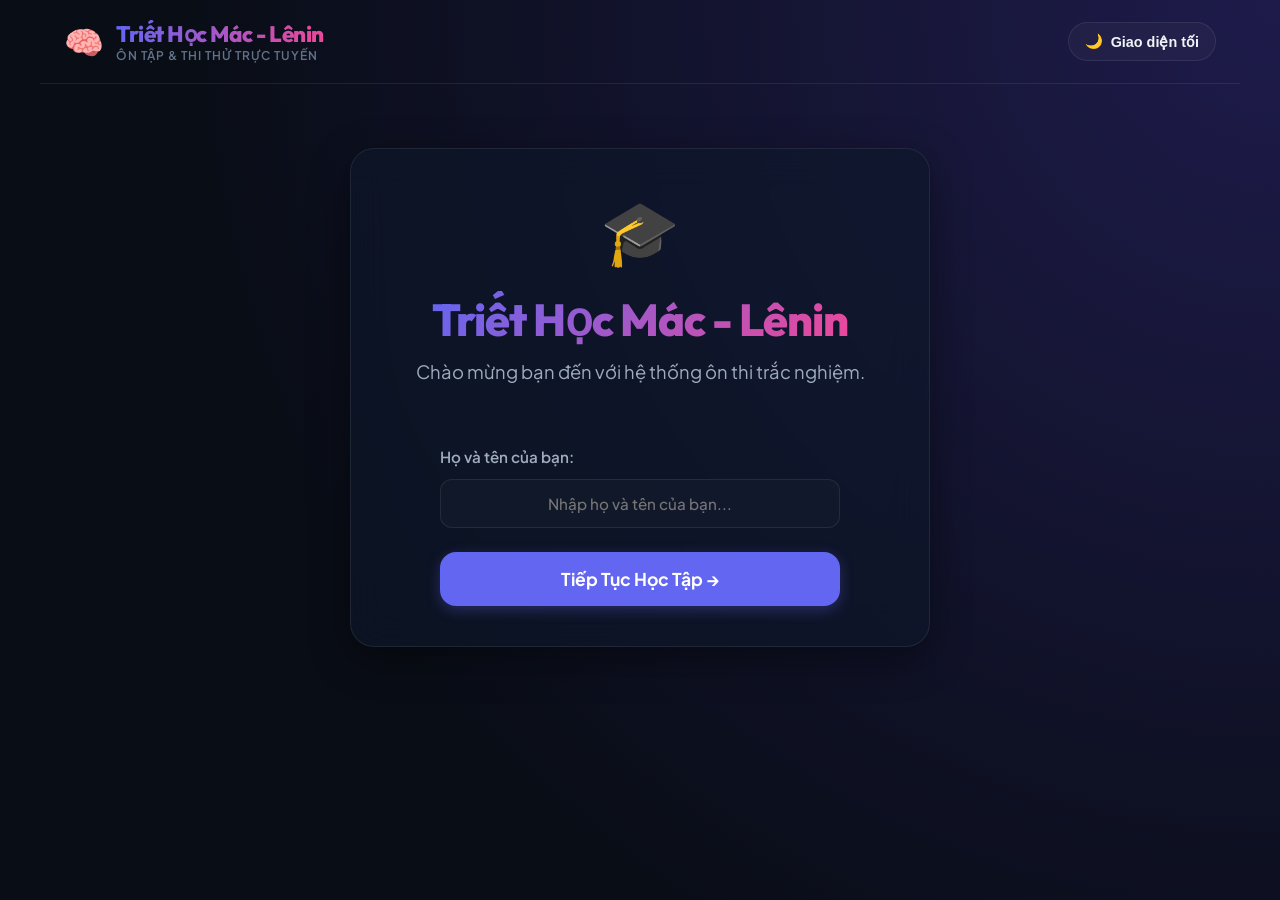
==== quiz.html @ 42021489 "feat: bổ sung nút bấm liên hệ Zalo 0384222614 và cập nhật thông báo lưu ý chân trang" ====
<!DOCTYPE html>
<html lang="vi" data-theme="dark">
<head>
    <meta charset="UTF-8">
    <meta name="viewport" content="width=device-width, initial-scale=1.0">
    <title>Hệ Thống Ôn Thi Trắc Nghiệm Triết Học</title>
    <link href="https://fonts.googleapis.com/css2?family=Outfit:wght@300;400;500;600;700;800&family=Plus+Jakarta+Sans:wght@400;500;600;700;800&display=swap" rel="stylesheet">
    <link rel="stylesheet" href="style.css">
</head>
<body>
    <!-- App Header -->
    <header class="app-header">
        <div class="header-logo" onclick="app.navigate('screen-home')">
            <span class="logo-icon">🧠</span>
            <div class="logo-text">
                <span class="logo-main">Triết Học Mác - Lênin</span>
                <span class="logo-sub">Ôn tập & Thi Thử Trực Tuyến</span>
            </div>
        </div>
        <div class="header-right-group">
            <div id="user-badge" class="user-badge" style="display: none;" onclick="app.changeName()" title="Nhấn vào đây để đổi tên">
                <span class="user-icon">👤</span> <span id="user-display-name">Sinh Viên</span>
            </div>
            <button id="btn-theme-toggle" class="theme-toggle-btn" onclick="app.toggleTheme()">
                <span class="theme-icon">🌙</span> <span class="theme-text">Giao diện tối</span>
            </button>
        </div>
    </header>

    <div class="app-container">
        
        <!-- Screen: Main Menu -->
        <div id="screen-home" class="screen active glass-panel">
            <h1 class="title-gradient">Hệ Thống Ôn Luyện Triết Học</h1>
            <p class="subtitle" id="home-greeting">Giải pháp ôn thi trắc nghiệm tối ưu dành cho sinh viên</p>
            
            <div class="menu-cards">
                <div class="menu-card btn-practice-card" onclick="app.navigate('screen-practice-settings')">
                    <div class="card-icon">📚</div>
                    <div class="card-info">
                        <h3>Chế Độ Ôn Tập</h3>
                        <p>Học theo chương, có đáp án ngay, tự điều chỉnh tốc độ học tập.</p>
                    </div>
                    <span class="arrow-right">→</span>
                </div>

                <div class="menu-card btn-exam-card" onclick="app.navigate('screen-exam-settings')">
                    <div class="card-icon">⏱️</div>
                    <div class="card-info">
                        <h3>Thi Thử (Mock Exam)</h3>
                        <p>Đề thi 40 câu ngẫu nhiên phân bổ đều các chương, tính giờ như thi thật.</p>
                    </div>
                    <span class="arrow-right">→</span>
                </div>

                <div class="menu-card btn-import-card" onclick="app.navigate('screen-data-import')">
                    <div class="card-icon">📝</div>
                    <div class="card-info">
                        <h3>Cập Nhật Dữ Liệu</h3>
                        <p>Thêm mới, sửa đổi hoặc xóa các câu hỏi trắc nghiệm trực tiếp trong hệ thống ôn tập.</p>
                    </div>
                    <span class="arrow-right">→</span>
                </div>
            </div>

            <div class="home-stats-preview mt-4">
                <div class="stats-preview-title">📊 Tiến Trình Học Tập Của Bạn</div>
                <div class="stats-preview-row">
                    <div class="stat-box">
                        <span id="home-stat-practices">0</span>
                        <p>Lần ôn tập</p>
                    </div>
                    <div class="stat-box">
                        <span id="home-stat-exams">0</span>
                        <p>Lần thi thử</p>
                    </div>
                    <div class="stat-box">
                        <span id="home-stat-avg-score">0.0</span>
                        <p>Điểm TB thi thử</p>
                    </div>
                </div>
                <button class="btn btn-outline btn-small mt-3" style="width: auto; margin: 0 auto; display: block;" onclick="app.resetStats()">
                    🔄 Xóa dữ liệu học tập
                </button>
            </div>

            <!-- Donation & Author Info -->
            <div class="author-donation-card mt-4" style="margin-top: 30px; padding: 24px; border-radius: 20px; background: rgba(255, 255, 255, 0.01); border: 1px solid var(--border-color); display: flex; align-items: center; gap: 24px; flex-wrap: wrap; justify-content: center; text-align: left;">
                <div style="display: flex; flex-direction: column; align-items: center; gap: 8px; text-align: center;">
                    <img src="QR.jpg" alt="Mã QR Ủng hộ" onclick="app.showQRModal()" class="donation-qr-img" style="width: 130px; height: 130px; border-radius: 14px; border: 2px solid var(--glass-border); box-shadow: var(--shadow-sm); object-fit: contain; background: #ffffff; padding: 6px; cursor: pointer; transition: all 0.25s;" title="Nhấp vào để phóng to">
                    <span style="font-size: 0.72rem; color: var(--text-muted); font-weight: 600; letter-spacing: 0.2px; transition: color 0.2s;">🔍 Nhấp vào để phóng to</span>
                </div>
                <div style="max-width: 480px; min-width: 250px;">
                    <h4 style="margin: 0 0 8px 0; font-family: var(--font-heading); font-size: 1.15rem; color: var(--primary); font-weight: 700;">Người thực hiện: Nguyễn Tất Mạnh</h4>
                    <p style="margin: 0 0 12px 0; font-size: 0.92rem; color: var(--text-secondary); line-height: 1.45;">Nếu thấy ứng dụng hay và bổ ích, hãy ủng hộ mình cốc nước để duy trì nhé! Cảm ơn bạn rất nhiều! 💖</p>
                    <div style="display: flex; flex-wrap: wrap; gap: 10px; margin-top: 8px;">
                        <div style="padding: 6px 14px; background: rgba(99, 102, 241, 0.15); border: 1px solid rgba(99, 102, 241, 0.3); border-radius: 10px; font-size: 0.85rem; font-weight: 700; color: var(--primary); display: flex; align-items: center; gap: 6px;">
                            🏦 Vietcombank - STK: 9384222614
                        </div>
                        <a href="https://zalo.me/0384222614" target="_blank" style="text-decoration: none; display: flex; align-items: center; gap: 6px; padding: 6px 14px; background: rgba(0, 104, 255, 0.12); border: 1px solid rgba(0, 104, 255, 0.3); border-radius: 10px; font-size: 0.85rem; font-weight: 700; color: #0068ff; transition: all 0.2s;" onmouseover="this.style.background='rgba(0,104,255,0.22)', this.style.transform='translateY(-1px)'" onmouseout="this.style.background='rgba(0,104,255,0.12)', this.style.transform='translateY(0)'">
                            💬 Zalo: 0384222614
                        </a>
                    </div>
                </div>
            </div>

            <!-- Disclaimer Note -->
            <div style="margin-top: 24px; padding: 12px 18px; border-radius: 12px; background: var(--danger-light); border: 1px solid rgba(239, 68, 68, 0.2); text-align: center;">
                <p style="margin: 0; font-size: 0.88rem; color: var(--danger); font-weight: 600; line-height: 1.5;">
                    ⚠️ <strong>Lưu ý:</strong> Đáp án ở trên chỉ mang tính chất tham khảo không phải đáp án chính xác tuyệt đối. Nếu có sai sót gì, các bạn hãy thông cảm và liên hệ Zalo <a href="https://zalo.me/0384222614" target="_blank" style="color: var(--danger); text-decoration: underline; font-weight: 700;">0384222614</a> nhé! Hoặc bạn có thể chỉnh sửa và cập nhật đáp án ngay tại mục <strong>CẬP NHẬT DỮ LIỆU</strong>.
                </p>
            </div>
        </div>

        <!-- Screen: Practice Settings -->
        <div id="screen-practice-settings" class="screen glass-panel">
            <button class="btn-back" onclick="app.navigate('screen-home')">← Quay lại</button>
            <h2>Cấu Hình Chế Độ Ôn Tập</h2>
            <p class="section-desc">Tùy chỉnh nội dung và phương pháp ôn luyện theo mong muốn của bạn.</p>
            
            <div class="settings-group">
                <label><strong>1. Chọn Chương Muốn Ôn Tập:</strong></label>
                <div class="checkbox-cards-group">
                    <label class="checkbox-card">
                        <input type="checkbox" id="chap1" value="1" checked>
                        <span class="card-check-inner">
                            <span class="chap-num">Chương 1</span>
                            <span class="chap-desc">Khái luận về triết học & Triết học Mác-Lênin</span>
                        </span>
                    </label>
                    <label class="checkbox-card">
                        <input type="checkbox" id="chap2" value="2" checked>
                        <span class="card-check-inner">
                            <span class="chap-num">Chương 2</span>
                            <span class="chap-desc">Chủ nghĩa duy vật biện chứng (Trọng tâm)</span>
                        </span>
                    </label>
                    <label class="checkbox-card">
                        <input type="checkbox" id="chap3" value="3" checked>
                        <span class="card-check-inner">
                            <span class="chap-num">Chương 3</span>
                            <span class="chap-desc">Chủ nghĩa duy vật lịch sử</span>
                        </span>
                    </label>
                </div>
            </div>

            <div class="settings-two-columns">
                <div class="settings-group">
                    <label><strong>2. Hiển thị đáp án:</strong></label>
                    <select id="setting-show-answer" class="glass-input">
                        <option value="immediate">Hiện ngay sau khi click chọn</option>
                        <option value="submit">Chỉ hiện sau khi nộp toàn bài</option>
                    </select>
                </div>

                <div class="settings-group toggle-group-card">
                    <label class="toggle-label">
                        <strong>3. Xáo trộn đáp án (A, B, C, D):</strong>
                        <span class="toggle-desc">Mỗi câu hỏi sẽ được tráo đổi ngẫu nhiên vị trí các lựa chọn nhưng vẫn bảo đảm đáp án đúng.</span>
                        <input type="checkbox" id="setting-shuffle-options" checked>
                    </label>
                </div>
            </div>

            <button class="btn btn-primary btn-full mt-4 btn-start" onclick="app.startPractice()">
                ⚡ Bắt Đầu Ôn Tập Ngay
            </button>
        </div>

        <!-- Screen: Exam Settings -->
        <div id="screen-exam-settings" class="screen glass-panel">
            <button class="btn-back" onclick="app.navigate('screen-home')">← Quay lại</button>
            <h2>Bắt Đầu Thi Thử Nghiêm Túc</h2>
            <p class="note-exam">Đề thi gồm 40 câu hỏi được bốc ngẫu nhiên từ hệ thống (phân bố đều ở cả 3 chương). Thang điểm 10.</p>
            
            <div class="settings-group">
                <label><strong>Chọn Thời Gian Làm Bài:</strong></label>
                <div class="radio-group time-selector">
                    <label class="radio-card">
                        <input type="radio" name="exam-time" value="40">
                        <span class="radio-card-text">
                            <span class="time">40 Phút</span>
                            <span class="desc">1 phút / câu</span>
                        </span>
                    </label>
                    <label class="radio-card">
                        <input type="radio" name="exam-time" value="50" checked>
                        <span class="radio-card-text">
                            <span class="time">50 Phút</span>
                            <span class="desc">Tốc độ vừa phải</span>
                        </span>
                    </label>
                    <label class="radio-card">
                        <input type="radio" name="exam-time" value="60">
                        <span class="radio-card-text">
                            <span class="time">60 Phút</span>
                            <span class="desc">Thoải mái thời gian</span>
                        </span>
                    </label>
                </div>
            </div>

            <button class="btn btn-secondary btn-full mt-4 btn-start" onclick="app.startExam()">
                ⏱️ Bắt Đầu Tính Giờ Làm Bài
            </button>
        </div>

        <!-- Screen: Data Import & Management -->
        <div id="screen-data-import" class="screen glass-panel">
            <button class="btn-back" onclick="app.navigate('screen-home')">← Quay lại</button>
            <h2>Cập Nhật & Quản Lý Dữ Liệu</h2>
            <p class="section-desc">Tự tay thêm mới, sửa đổi hoặc xóa các câu hỏi trắc nghiệm của hệ thống ôn tập.</p>
            
            <!-- Manual Manager -->
            <div id="import-tab-manual" class="import-tab-content">
                <div class="manager-controls" style="display: flex; flex-wrap: wrap; gap: 12px; margin-bottom: 20px; align-items: center; justify-content: space-between;">
                    <div style="display: flex; gap: 12px; flex: 1; min-width: 280px;">
                        <input type="text" id="manager-search" class="glass-input" placeholder="🔍 Tìm kiếm theo nội dung hoặc mã câu hỏi..." oninput="app.renderQuestionManagerList()">
                        <select id="manager-filter-chap" class="glass-input" style="max-width: 150px;" onchange="app.renderQuestionManagerList()">
                            <option value="all">Tất cả chương</option>
                            <option value="1">Chương 1</option>
                            <option value="2">Chương 2</option>
                            <option value="3">Chương 3</option>
                        </select>
                    </div>
                    <button class="btn btn-primary" style="width: auto; padding: 12px 20px;" onclick="app.openAddQuestionModal()">➕ Thêm câu hỏi mới</button>
                </div>

                <div class="manager-q-list" id="manager-q-list" style="display: flex; flex-direction: column; gap: 16px; max-height: 500px; overflow-y: auto; padding-right: 8px; margin-top: 15px;">
                    <!-- Dữ liệu câu hỏi được render qua script.js -->
                </div>
            </div>
        </div>

        <!-- Screen: Quiz Interface (Redesigned Split Layout) -->
        <div id="screen-quiz" class="screen screen-quiz-layout">
            
            <!-- Left Panel: Main Question View -->
            <div class="quiz-main-panel glass-panel">
                <button class="btn-back" onclick="app.confirmExitQuiz()">← Quay lại</button>
                <div class="quiz-main-header">
                    <div class="header-left">
                        <span id="quiz-progress" class="progress-text">Câu 1/40</span>
                        <span id="question-chapter-badge" class="chapter-badge">Chương 1</span>
                    </div>
                    <button id="btn-flag" class="btn-flag-toggle" onclick="app.toggleFlagQuestion()">
                        <span class="flag-icon">🏳️</span> <span class="flag-text">Đánh dấu câu này</span>
                    </button>
                </div>
                
                <div class="progress-bar-container">
                    <div id="progress-bar" class="progress-bar"></div>
                </div>

                <div class="question-wrapper">
                    <div class="question-title-row">
                        <span id="question-id-lbl" class="q-number-label">Câu 1</span>
                        <h3 id="question-text" class="question-text">Đang tải câu hỏi...</h3>
                    </div>
                    
                    <div id="options-container" class="options-container">
                        <!-- Options injected via JS -->
                    </div>
                </div>

                <div class="quiz-footer">
                    <button class="btn btn-outline" id="btn-prev" onclick="app.prevQuestion()">
                        ← Câu Trước
                    </button>
                    <button class="btn btn-primary" id="btn-next" onclick="app.nextQuestion()">
                        Câu Tiếp →
                    </button>
                </div>
            </div>

            <!-- Right Panel: Grid Question Navigator & Stats -->
            <div class="quiz-sidebar-panel glass-panel">
                <div class="sidebar-timer-box" id="sidebar-timer-container" style="display: none;">
                    <div class="timer-title">⏱️ THỜI GIAN CÒN LẠI</div>
                    <div id="quiz-timer" class="timer-text">--:--</div>
                </div>

                <div class="sidebar-mode-indicator">
                    <span id="sidebar-mode-badge" class="mode-badge">Đang Ôn Tập</span>
                </div>

                <div class="sidebar-stats">
                    <div class="stat-box-mini">
                        <span class="stat-count count-done" id="stat-done">0</span>
                        <span class="stat-lbl">Đã làm</span>
                    </div>
                    <div class="stat-box-mini">
                        <span class="stat-count count-flagged" id="stat-flagged">0</span>
                        <span class="stat-lbl">Đánh dấu</span>
                    </div>
                    <div class="stat-box-mini">
                        <span class="stat-count count-total" id="stat-total">0</span>
                        <span class="stat-lbl">Tổng số</span>
                    </div>
                </div>

                <!-- Filters for Question Grid -->
                <div class="sidebar-filters">
                    <span class="filter-lbl">Xem theo bộ lọc:</span>
                    <div class="filter-chips">
                        <button id="chip-filter-all" class="chip active" onclick="app.setGridFilter('all')">Tất cả</button>
                        <button id="chip-filter-done" class="chip" onclick="app.setGridFilter('done')">Đã làm</button>
                        <button id="chip-filter-undone" class="chip" onclick="app.setGridFilter('undone')">Chưa làm</button>
                        <button id="chip-filter-flagged" class="chip" onclick="app.setGridFilter('flagged')">Đánh dấu</button>
                    </div>
                </div>

                <!-- Question Grid Navigation -->
                <div class="question-grid-wrapper">
                    <div class="grid-title">BẢNG CÂU HỎI</div>
                    <div id="question-grid" class="question-grid">
                        <!-- Questions 1, 2, 3... injected here -->
                    </div>
                </div>

                <div class="sidebar-submit-btn-container">
                    <button class="btn btn-secondary btn-full btn-submit-exam" onclick="app.submitQuiz()">
                        📤 Nộp Bài & Xem Kết Quả
                    </button>
                </div>
            </div>
        </div>

        <!-- Screen: Results & Detail Review -->
        <div id="screen-results" class="screen glass-panel">
            <h2 class="text-center">Kết Quả Học Tập</h2>
            <p id="result-student-name" class="text-center mt-1" style="font-weight: 700; color: var(--primary); font-size: 1.15rem; display: none;"></p>
            
            <div class="results-summary">
                <div class="score-display-radial">
                    <span id="score-text" class="score-num">8.50</span>
                    <span class="score-max">/10 điểm</span>
                </div>
                
                <div class="stats-detailed-row">
                    <div class="stat-card res-correct-card">
                        <div class="num" id="res-correct">0</div>
                        <div class="label">Đúng</div>
                    </div>
                    <div class="stat-card res-wrong-card">
                        <div class="num" id="res-wrong">0</div>
                        <div class="label">Sai</div>
                    </div>
                    <div class="stat-card res-unanswered-card">
                        <div class="num" id="res-unanswered">0</div>
                        <div class="label">Chưa làm</div>
                    </div>
                </div>

                <p id="result-detail" class="result-text mt-3">Bạn đã trả lời đúng 34/40 câu.</p>
                <p id="result-time" class="result-time-text">Thời gian thực hiện: 12 phút 15 giây</p>
            </div>
            
            <div class="action-buttons-row mt-4">
                <button class="btn btn-primary" onclick="app.reviewAnswers()">
                    <span class="icon">🔍</span> Xem Lại Từng Câu
                </button>
                <button class="btn btn-outline" onclick="app.navigate('screen-home')">
                    <span class="icon">🏠</span> Về Trang Chủ
                </button>
            </div>

            <!-- List of Answered/Done Questions (Requested Feature) -->
            <div class="results-review-section mt-5">
                <div class="section-header-row">
                    <h3>Chi Tiết Bảng Trả Lời</h3>
                    <div class="legend-row">
                        <span class="legend-item"><span class="color-dot dot-correct"></span> Đúng</span>
                        <span class="legend-item"><span class="color-dot dot-wrong"></span> Sai</span>
                        <span class="legend-item"><span class="color-dot dot-unanswered"></span> Bỏ qua</span>
                    </div>
                </div>
                <p class="text-small text-muted mb-3">Dưới đây là danh sách toàn bộ các câu hỏi. Nhấn vào câu bất kỳ để xem chi tiết.</p>
                
                <div id="results-review-list" class="results-review-list">
                    <!-- Dynamic items containing Question Number, Question Text, User's Choice, Correct Choice and Status badge. -->
                </div>
            </div>
        </div>

    </div>

    <!-- Modal: Add/Edit Question -->
    <div id="modal-question" class="modal-overlay" style="display: none;">
        <div class="modal-content glass-panel">
            <h3 id="modal-q-title" style="margin-bottom: 20px; font-family: var(--font-heading); font-size: 1.5rem; font-weight: 800;">Thêm Câu Hỏi Mới</h3>
            <input type="hidden" id="modal-q-mode" value="add"> <!-- 'add' or 'edit' -->
            <input type="hidden" id="modal-q-original-id" value="">
            
            <div class="modal-grid">
                <div class="modal-group">
                    <label for="form-q-id" style="display: block; margin-bottom: 8px; font-size: 0.9rem; font-weight: 600; color: var(--text-primary);">Mã câu hỏi (ID):</label>
                    <input type="text" id="form-q-id" class="glass-input" placeholder="Ví dụ: 291">
                </div>
                <div class="modal-group">
                    <label for="form-q-chap" style="display: block; margin-bottom: 8px; font-size: 0.9rem; font-weight: 600; color: var(--text-primary);">Chương:</label>
                    <select id="form-q-chap" class="glass-input">
                        <option value="1">Chương 1</option>
                        <option value="2">Chương 2</option>
                        <option value="3">Chương 3</option>
                    </select>
                </div>
            </div>

            <div class="modal-group mt-3" style="margin-top: 15px;">
                <label for="form-q-text" style="display: block; margin-bottom: 8px; font-size: 0.9rem; font-weight: 600; color: var(--text-primary);">Nội dung câu hỏi:</label>
                <textarea id="form-q-text" class="glass-textarea" placeholder="Nhập nội dung câu hỏi trắc nghiệm..." style="height: 80px; width: 100%; border-radius: 12px;"></textarea>
            </div>

            <div class="modal-options-grid mt-3" style="margin-top: 15px;">
                <div class="modal-group">
                    <label for="form-q-optA" style="display: block; margin-bottom: 6px; font-size: 0.85rem; font-weight: 600; color: var(--text-secondary);">Lựa chọn A:</label>
                    <input type="text" id="form-q-optA" class="glass-input" placeholder="Nhập đáp án A...">
                </div>
                <div class="modal-group">
                    <label for="form-q-optB" style="display: block; margin-bottom: 6px; font-size: 0.85rem; font-weight: 600; color: var(--text-secondary);">Lựa chọn B:</label>
                    <input type="text" id="form-q-optB" class="glass-input" placeholder="Nhập đáp án B...">
                </div>
                <div class="modal-group" style="margin-top: 10px;">
                    <label for="form-q-optC" style="display: block; margin-bottom: 6px; font-size: 0.85rem; font-weight: 600; color: var(--text-secondary);">Lựa chọn C:</label>
                    <input type="text" id="form-q-optC" class="glass-input" placeholder="Nhập đáp án C...">
                </div>
                <div class="modal-group" style="margin-top: 10px;">
                    <label for="form-q-optD" style="display: block; margin-bottom: 6px; font-size: 0.85rem; font-weight: 600; color: var(--text-secondary);">Lựa chọn D:</label>
                    <input type="text" id="form-q-optD" class="glass-input" placeholder="Nhập đáp án D...">
                </div>
            </div>

            <div class="modal-group mt-3" style="margin-top: 15px;">
                <label for="form-q-correct" style="display: block; margin-bottom: 8px; font-size: 0.9rem; font-weight: 600; color: var(--text-primary);">Đáp án chính xác:</label>
                <select id="form-q-correct" class="glass-input">
                    <option value="A">Lựa chọn A</option>
                    <option value="B">Lựa chọn B</option>
                    <option value="C">Lựa chọn C</option>
                    <option value="D">Lựa chọn D</option>
                </select>
            </div>

            <div class="modal-actions mt-4" style="margin-top: 24px; display: flex; justify-content: flex-end; gap: 12px;">
                <button class="btn btn-outline" style="width: auto; padding: 10px 20px;" onclick="app.closeQuestionModal()">Hủy</button>
                <button class="btn btn-primary" style="width: auto; padding: 10px 20px;" onclick="app.saveQuestionManual()">Lưu Thay Đổi</button>
            </div>
        </div>
    </div>

    <!-- Modal: QR Preview -->
    <div id="modal-qr-preview" class="modal-overlay" style="display: none; justify-content: center; align-items: center;" onclick="app.closeQRModal()">
        <div class="modal-content glass-panel" style="max-width: 650px; padding: 32px !important; text-align: center; position: relative;" onclick="event.stopPropagation()">
            <button style="position: absolute; top: 12px; right: 16px; background: none; border: none; font-size: 1.5rem; color: var(--text-primary); cursor: pointer;" onclick="app.closeQRModal()">×</button>
            <h3 style="margin-bottom: 15px; font-family: var(--font-heading); font-size: 1.25rem; font-weight: 800; color: var(--primary);">Quét Mã QR Ủng Hộ</h3>
            <img src="QR.jpg" alt="Mã QR Vietcombank" style="width: 100%; max-width: 580px; height: auto; border-radius: 16px; border: 3px solid var(--primary); box-shadow: var(--shadow-md); display: block; margin: 0 auto;">
            <p class="text-small text-muted mt-3" style="margin-top: 12px; font-weight: 500;">Chân thành cảm ơn sự đồng hành và tiếp sức từ bạn! 💖</p>
        </div>
    </div>

    <script src="data.js"></script>
    <script src="script.js"></script>
</body>
</html>
---- style.css ----
:root {
    /* Fonts */
    --font-main: 'Plus Jakarta Sans', sans-serif;
    --font-heading: 'Outfit', sans-serif;
}

[data-theme="dark"] {
    --bg-app: #090d16;
    --bg-card: rgba(21, 28, 45, 0.7);
    --border-color: rgba(255, 255, 255, 0.08);
    --border-hover: rgba(255, 255, 255, 0.16);
    --text-primary: #f0f4f9;
    --text-secondary: #9eacbe;
    --text-muted: #627288;
    
    --primary: #6366f1;
    --primary-hover: #4f46e5;
    --primary-light: rgba(99, 102, 241, 0.15);
    
    --secondary: #ec4899;
    --secondary-hover: #db2777;
    --secondary-light: rgba(236, 72, 153, 0.15);
    
    --success: #10b981;
    --success-light: rgba(16, 185, 129, 0.15);
    --danger: #ef4444;
    --danger-light: rgba(239, 68, 68, 0.15);
    --warning: #f59e0b;
    --warning-light: rgba(245, 158, 11, 0.15);
    
    --option-bg: rgba(255, 255, 255, 0.03);
    --option-hover: rgba(255, 255, 255, 0.07);
    --option-selected: rgba(99, 102, 241, 0.25);
    
    --shadow-sm: 0 4px 12px rgba(0, 0, 0, 0.2);
    --shadow-md: 0 12px 40px rgba(0, 0, 0, 0.4);
    
    --glass-bg: rgba(15, 23, 42, 0.65);
    --glass-border: rgba(255, 255, 255, 0.08);
    --body-bg: radial-gradient(circle at top right, #1e1b4b, #090d16 70%);
}

[data-theme="light"] {
    --bg-app: #f8fafc;
    --bg-card: rgba(255, 255, 255, 0.85);
    --border-color: rgba(0, 0, 0, 0.08);
    --border-hover: rgba(0, 0, 0, 0.15);
    --text-primary: #0f172a;
    --text-secondary: #475569;
    --text-muted: #94a3b8;
    
    --primary: #4f46e5;
    --primary-hover: #4338ca;
    --primary-light: rgba(79, 70, 229, 0.08);
    
    --secondary: #d946ef;
    --secondary-hover: #c026d3;
    --secondary-light: rgba(217, 70, 239, 0.08);
    
    --success: #10b981;
    --success-light: rgba(16, 185, 129, 0.08);
    --danger: #ef4444;
    --danger-light: rgba(239, 68, 68, 0.08);
    --warning: #f59e0b;
    --warning-light: rgba(245, 158, 11, 0.08);
    
    --option-bg: rgba(0, 0, 0, 0.02);
    --option-hover: rgba(0, 0, 0, 0.05);
    --option-selected: rgba(79, 70, 229, 0.1);
    
    --shadow-sm: 0 4px 12px rgba(0, 0, 0, 0.05);
    --shadow-md: 0 12px 40px rgba(79, 70, 229, 0.08);
    
    --glass-bg: rgba(255, 255, 255, 0.75);
    --glass-border: rgba(0, 0, 0, 0.06);
    --body-bg: radial-gradient(circle at top right, #e0e7ff, #f8fafc 70%);
}

* {
    box-sizing: border-box;
    margin: 0;
    padding: 0;
}

body {
    font-family: var(--font-main);
    background: var(--body-bg);
    background-attachment: fixed;
    color: var(--text-primary);
    min-height: 100vh;
    display: flex;
    flex-direction: column;
    overflow-x: hidden;
    transition: background 0.3s ease, color 0.3s ease;
}

/* App Header styling */
.app-header {
    width: 100%;
    max-width: 1200px;
    margin: 0 auto;
    padding: 20px 24px;
    display: flex;
    justify-content: space-between;
    align-items: center;
    border-bottom: 1px solid var(--border-color);
}

.header-logo {
    display: flex;
    align-items: center;
    gap: 12px;
    cursor: pointer;
    user-select: none;
}

.logo-icon {
    font-size: 2rem;
    animation: pulseLogo 3s ease-in-out infinite;
}

@keyframes pulseLogo {
    0%, 100% { transform: scale(1); }
    50% { transform: scale(1.1); }
}

.logo-text {
    display: flex;
    flex-direction: column;
}

.logo-main {
    font-family: var(--font-heading);
    font-size: 1.4rem;
    font-weight: 800;
    letter-spacing: -0.5px;
    background: linear-gradient(90deg, var(--primary), var(--secondary));
    -webkit-background-clip: text;
    -webkit-text-fill-color: transparent;
}

.logo-sub {
    font-size: 0.75rem;
    color: var(--text-muted);
    font-weight: 600;
    text-transform: uppercase;
    letter-spacing: 1px;
}

.theme-toggle-btn {
    background: var(--option-bg);
    border: 1px solid var(--border-color);
    color: var(--text-primary);
    padding: 10px 16px;
    border-radius: 20px;
    font-size: 0.9rem;
    font-weight: 600;
    cursor: pointer;
    display: flex;
    align-items: center;
    gap: 8px;
    transition: all 0.2s ease;
}

.theme-toggle-btn:hover {
    background: var(--option-hover);
    border-color: var(--border-hover);
    transform: translateY(-1px);
}

/* Container */
.app-container {
    width: 100%;
    max-width: 1200px;
    margin: 0 auto;
    padding: 24px;
    flex: 1;
    display: flex;
    flex-direction: column;
}

/* Screen wrapper */
.screen {
    display: none;
    flex-direction: column;
    width: 100%;
}

.screen.active {
    display: flex;
    animation: slideUpFade 0.35s cubic-bezier(0.16, 1, 0.3, 1) forwards;
}

.screen-quiz-layout.active {
    display: grid !important;
}

@keyframes slideUpFade {
    from {
        opacity: 0;
        transform: translateY(12px);
    }
    to {
        opacity: 1;
        transform: translateY(0);
    }
}




/* Glassmorphism Panel */
.glass-panel {
    background: var(--glass-bg);
    backdrop-filter: blur(20px);
    -webkit-backdrop-filter: blur(20px);
    border: 1px solid var(--glass-border);
    border-radius: 24px;
    padding: 40px;
    box-shadow: var(--shadow-md);
}

/* Home / Main Menu */
h1.title-gradient {
    font-family: var(--font-heading);
    font-size: 2.8rem;
    font-weight: 800;
    text-align: center;
    letter-spacing: -1px;
    margin-bottom: 12px;
    background: linear-gradient(135deg, var(--primary), var(--secondary));
    -webkit-background-clip: text;
    -webkit-text-fill-color: transparent;
}

.subtitle {
    text-align: center;
    font-size: 1.15rem;
    color: var(--text-secondary);
    margin-bottom: 40px;
}

.menu-cards {
    display: grid;
    grid-template-columns: 1fr;
    gap: 20px;
}

@media (min-width: 768px) {
    .menu-cards {
        grid-template-columns: repeat(3, 1fr);
    }
}

.menu-card {
    background: var(--bg-card);
    border: 1px solid var(--border-color);
    border-radius: 20px;
    padding: 30px;
    cursor: pointer;
    transition: all 0.3s cubic-bezier(0.25, 0.8, 0.25, 1);
    display: flex;
    flex-direction: column;
    position: relative;
    overflow: hidden;
}

.menu-card::before {
    content: '';
    position: absolute;
    top: 0;
    left: 0;
    width: 100%;
    height: 4px;
    background: transparent;
    transition: background 0.3s;
}

.btn-practice-card::before { background: var(--primary); }
.btn-exam-card::before { background: var(--secondary); }
.btn-import-card::before { background: var(--success); }

.menu-card:hover {
    transform: translateY(-5px);
    border-color: var(--border-hover);
    box-shadow: var(--shadow-md);
}

.card-icon {
    font-size: 2.5rem;
    margin-bottom: 20px;
}

.card-info h3 {
    font-family: var(--font-heading);
    font-size: 1.3rem;
    font-weight: 700;
    margin-bottom: 10px;
    color: var(--text-primary);
}

.card-info p {
    font-size: 0.95rem;
    color: var(--text-secondary);
    line-height: 1.5;
}

.arrow-right {
    position: absolute;
    bottom: 20px;
    right: 20px;
    font-size: 1.2rem;
    opacity: 0;
    transform: translateX(-10px);
    transition: all 0.3s;
}

.menu-card:hover .arrow-right {
    opacity: 1;
    transform: translateX(0);
}

/* Home Stats Preview */
.home-stats-preview {
    background: rgba(0, 0, 0, 0.15);
    border-radius: 20px;
    padding: 24px;
    border: 1px solid var(--border-color);
}

[data-theme="light"] .home-stats-preview {
    background: rgba(0, 0, 0, 0.02);
}

.stats-preview-title {
    font-family: var(--font-heading);
    font-weight: 700;
    font-size: 1.05rem;
    margin-bottom: 16px;
    text-transform: uppercase;
    letter-spacing: 0.5px;
    text-align: center;
    color: var(--text-secondary);
}

.stats-preview-row {
    display: flex;
    justify-content: space-around;
    gap: 16px;
}

.stat-box {
    text-align: center;
}

.stat-box span {
    font-family: var(--font-heading);
    font-size: 2rem;
    font-weight: 800;
    color: var(--primary);
}

.stat-box p {
    font-size: 0.85rem;
    color: var(--text-secondary);
    font-weight: 500;
}

/* Back Button */
.btn-back {
    align-self: flex-start;
    background: rgba(99, 102, 241, 0.12);
    border: 1px solid rgba(99, 102, 241, 0.25);
    color: var(--primary);
    font-size: 0.95rem;
    font-weight: 700;
    cursor: pointer;
    margin-bottom: 24px;
    padding: 8px 18px;
    border-radius: 20px;
    transition: all 0.25s cubic-bezier(0.16, 1, 0.3, 1);
    display: inline-flex;
    align-items: center;
    gap: 8px;
}

.btn-back:hover {
    background: var(--primary);
    color: var(--white) !important;
    border-color: var(--primary);
    transform: translateX(-4px);
    box-shadow: 0 4px 12px rgba(99, 102, 241, 0.3);
}

/* Ensure white color text in light theme hover too */
[data-theme="light"] .btn-back:hover {
    color: #ffffff !important;
}


/* Settings Screens */
h2 {
    font-family: var(--font-heading);
    font-size: 1.8rem;
    font-weight: 800;
    margin-bottom: 8px;
}

.section-desc, .note-exam {
    color: var(--text-secondary);
    font-size: 1rem;
    margin-bottom: 30px;
}

.settings-group {
    margin-bottom: 30px;
}

.settings-group label strong {
    font-size: 1.05rem;
    color: var(--text-primary);
    display: block;
    margin-bottom: 15px;
}

/* Checkbox Cards group */
.checkbox-cards-group {
    display: grid;
    grid-template-columns: 1fr;
    gap: 16px;
}

@media (min-width: 768px) {
    .checkbox-cards-group {
        grid-template-columns: repeat(3, 1fr);
    }
}

.checkbox-card {
    cursor: pointer;
    position: relative;
    display: flex;
}

.checkbox-card input[type="checkbox"] {
    position: absolute;
    opacity: 0;
    width: 0;
    height: 0;
}

.card-check-inner {
    flex: 1;
    background: var(--bg-card);
    border: 1px solid var(--border-color);
    border-radius: 16px;
    padding: 20px;
    display: flex;
    flex-direction: column;
    gap: 8px;
    transition: all 0.2s;
}

.checkbox-card:hover .card-check-inner {
    border-color: var(--border-hover);
    background: var(--option-hover);
}

.checkbox-card input:checked + .card-check-inner {
    border-color: var(--primary);
    background: var(--primary-light);
    box-shadow: 0 0 0 1px var(--primary);
}

.chap-num {
    font-family: var(--font-heading);
    font-size: 1.15rem;
    font-weight: 700;
    color: var(--text-primary);
}

.chap-desc {
    font-size: 0.85rem;
    color: var(--text-secondary);
    line-height: 1.4;
}

/* Select & Inputs */
.glass-input {
    width: 100%;
    background: var(--bg-card);
    border: 1px solid var(--border-color);
    color: var(--text-primary);
    padding: 14px 16px;
    border-radius: 12px;
    font-size: 0.95rem;
    font-family: inherit;
    font-weight: 500;
    outline: none;
    transition: all 0.2s;
}

.glass-input:focus {
    border-color: var(--primary);
}

.glass-input option {
    background: var(--bg-app);
    color: var(--text-primary);
}

.toggle-group-card {
    background: var(--bg-card);
    border: 1px solid var(--border-color);
    border-radius: 16px;
    padding: 20px;
}

.toggle-label {
    display: flex;
    flex-direction: column;
    position: relative;
    cursor: pointer;
    padding-right: 60px;
}

.toggle-label strong {
    margin-bottom: 5px !important;
}

.toggle-desc {
    font-size: 0.85rem;
    color: var(--text-secondary);
    line-height: 1.4;
}

.toggle-label input[type="checkbox"] {
    position: absolute;
    top: 50%;
    right: 0;
    transform: translateY(-50%);
    width: 44px;
    height: 24px;
    appearance: none;
    -webkit-appearance: none;
    background: var(--border-color);
    border-radius: 12px;
    position: absolute;
    transition: background 0.3s;
    outline: none;
}

.toggle-label input[type="checkbox"]::before {
    content: '';
    position: absolute;
    width: 18px;
    height: 18px;
    border-radius: 50%;
    top: 3px;
    left: 3px;
    background: white;
    transition: transform 0.3s;
}

.toggle-label input[type="checkbox"]:checked {
    background: var(--primary);
}

.toggle-label input[type="checkbox"]:checked::before {
    transform: translateX(20px);
}

.settings-two-columns {
    display: grid;
    grid-template-columns: 1fr;
    gap: 20px;
    margin-top: 10px;
}

@media (min-width: 768px) {
    .settings-two-columns {
        grid-template-columns: 1fr 1fr;
    }
}

/* Buttons */
.btn {
    border: none;
    border-radius: 14px;
    padding: 14px 28px;
    font-size: 1rem;
    font-weight: 700;
    cursor: pointer;
    transition: all 0.2s cubic-bezier(0.16, 1, 0.3, 1);
    display: inline-flex;
    align-items: center;
    justify-content: center;
    gap: 8px;
    font-family: inherit;
    text-decoration: none;
}

.btn:active {
    transform: scale(0.98);
}

.btn-full {
    width: 100%;
}

.btn-primary {
    background: var(--primary);
    color: white;
    box-shadow: 0 4px 14px rgba(99, 102, 241, 0.3);
}

.btn-primary:hover {
    background: var(--primary-hover);
    transform: translateY(-2px);
    box-shadow: 0 6px 20px rgba(99, 102, 241, 0.4);
}

.btn-secondary {
    background: linear-gradient(to right, var(--secondary), #d946ef);
    color: white;
    box-shadow: 0 4px 14px rgba(236, 72, 153, 0.3);
}

.btn-secondary:hover {
    transform: translateY(-2px);
    box-shadow: 0 6px 20px rgba(236, 72, 153, 0.4);
    filter: brightness(1.05);
}

.btn-outline {
    background: transparent;
    border: 1.5px solid var(--border-color);
    color: var(--text-primary);
}

.btn-outline:hover {
    background: var(--option-hover);
    border-color: var(--border-hover);
}

.btn-danger {
    background: var(--danger);
    color: white;
}

.btn-danger:hover {
    background: #dc2626;
}

.btn-small {
    padding: 8px 16px;
    font-size: 0.85rem;
    border-radius: 10px;
}

/* Time selector cards */
.time-selector {
    display: grid;
    grid-template-columns: repeat(3, 1fr);
    gap: 16px;
}

.radio-card {
    position: relative;
    cursor: pointer;
    display: flex;
}

.radio-card input[type="radio"] {
    position: absolute;
    opacity: 0;
    width: 0;
    height: 0;
}

.radio-card-text {
    flex: 1;
    background: var(--bg-card);
    border: 1px solid var(--border-color);
    border-radius: 16px;
    padding: 16px;
    text-align: center;
    display: flex;
    flex-direction: column;
    gap: 4px;
    transition: all 0.2s;
}

.radio-card:hover .radio-card-text {
    border-color: var(--border-hover);
    background: var(--option-hover);
}

.radio-card input:checked + .radio-card-text {
    border-color: var(--secondary);
    background: var(--secondary-light);
    box-shadow: 0 0 0 1px var(--secondary);
}

.radio-card-text .time {
    font-family: var(--font-heading);
    font-size: 1.1rem;
    font-weight: 700;
    color: var(--text-primary);
}

.radio-card-text .desc {
    font-size: 0.75rem;
    color: var(--text-secondary);
}

/* Import Area styling */
.glass-textarea {
    width: 100%;
    background: var(--bg-card);
    border: 1px solid var(--border-color);
    color: var(--text-primary);
    padding: 16px;
    border-radius: 16px;
    font-size: 0.95rem;
    font-family: inherit;
    outline: none;
    min-height: 180px;
    resize: vertical;
    transition: border-color 0.2s;
    margin-top: 20px;
}

.glass-textarea:focus {
    border-color: var(--primary);
}

/* Split screen layout */
.screen-quiz-layout {
    display: none;
    grid-template-columns: 1fr;
    gap: 24px;
    align-items: stretch;
    width: 100%;
    max-width: 1200px;
    margin: 0 auto;
}

.screen-quiz-layout.active {
    display: grid !important;
}

@media (min-width: 992px) {
    .screen-quiz-layout {
        grid-template-columns: 1fr 340px;
    }
}

/* Quiz Left Panel */
.quiz-main-panel {
    padding: 30px;
    display: flex;
    flex-direction: column;
    min-height: 600px;
    justify-content: space-between;
}

.quiz-main-header {
    display: flex;
    justify-content: space-between;
    align-items: center;
    margin-bottom: 20px;
    flex-wrap: wrap;
    gap: 12px;
}

.header-left {
    display: flex;
    align-items: center;
    gap: 12px;
}

.progress-text {
    font-family: var(--font-heading);
    font-weight: 800;
    font-size: 1.15rem;
    color: var(--text-primary);
}

.chapter-badge {
    background: var(--primary-light);
    color: var(--primary);
    padding: 4px 10px;
    border-radius: 8px;
    font-size: 0.75rem;
    font-weight: 700;
    text-transform: uppercase;
}

.btn-flag-toggle {
    background: var(--option-bg);
    border: 1px solid var(--border-color);
    color: var(--text-secondary);
    padding: 8px 14px;
    border-radius: 12px;
    font-size: 0.85rem;
    font-weight: 600;
    cursor: pointer;
    display: flex;
    align-items: center;
    gap: 6px;
    transition: all 0.2s;
}

.btn-flag-toggle:hover {
    background: var(--option-hover);
    color: var(--text-primary);
}

.btn-flag-toggle.flagged {
    background: var(--warning-light);
    border-color: var(--warning);
    color: var(--warning);
}

/* Progress bar */
.progress-bar-container {
    width: 100%;
    height: 6px;
    background: rgba(0, 0, 0, 0.08);
    border-radius: 3px;
    margin-bottom: 30px;
    overflow: hidden;
}

[data-theme="dark"] .progress-bar-container {
    background: rgba(255, 255, 255, 0.05);
}

.progress-bar {
    height: 100%;
    background: linear-gradient(90deg, var(--primary), #818cf8);
    width: 0%;
    transition: width 0.3s ease;
    border-radius: 3px;
}

/* Question view */
.question-wrapper {
    flex: 1;
    display: flex;
    flex-direction: column;
    justify-content: flex-start;
    margin-bottom: 20px;
}

.question-title-row {
    display: flex;
    align-items: flex-start;
    gap: 16px;
    margin-bottom: 24px;
}

.q-number-label {
    background: var(--text-primary);
    color: var(--bg-app);
    font-family: var(--font-heading);
    font-size: 0.9rem;
    font-weight: 800;
    padding: 4px 10px;
    border-radius: 8px;
    white-space: nowrap;
    margin-top: 4px;
}

.question-text {
    font-size: 1.25rem;
    line-height: 1.5;
    font-weight: 600;
    color: var(--text-primary);
}

/* Options */
.options-container {
    display: flex;
    flex-direction: column;
    gap: 12px;
}

.option-btn {
    background: var(--option-bg);
    border: 1px solid var(--border-color);
    padding: 16px 20px;
    border-radius: 16px;
    color: var(--text-primary);
    font-size: 1rem;
    font-weight: 500;
    text-align: left;
    cursor: pointer;
    transition: all 0.15s ease;
    display: flex;
    align-items: center;
}

.option-btn:hover {
    background: var(--option-hover);
    border-color: var(--border-hover);
    transform: translateY(-1px);
}

.option-btn.selected {
    background: var(--option-selected);
    border-color: var(--primary);
    box-shadow: 0 0 0 1px var(--primary);
}

.option-btn.correct {
    background: var(--success-light);
    border-color: var(--success);
    color: var(--success);
    font-weight: 600;
}

.option-btn.wrong {
    background: var(--danger-light);
    border-color: var(--danger);
    color: var(--danger);
    font-weight: 600;
}

.option-letter {
    font-family: var(--font-heading);
    font-weight: 800;
    margin-right: 16px;
    background: rgba(0, 0, 0, 0.05);
    width: 32px;
    height: 32px;
    display: flex;
    align-items: center;
    justify-content: center;
    border-radius: 50%;
    flex-shrink: 0;
    font-size: 0.95rem;
    transition: all 0.2s;
}

[data-theme="dark"] .option-letter {
    background: rgba(255, 255, 255, 0.05);
}

.option-btn.selected .option-letter {
    background: var(--primary);
    color: white;
}

.option-btn.correct .option-letter {
    background: var(--success);
    color: white;
}

.option-btn.wrong .option-letter {
    background: var(--danger);
    color: white;
}

/* Quiz Footer */
.quiz-footer {
    display: flex;
    justify-content: space-between;
    margin-top: 40px;
    border-top: 1px solid var(--border-color);
    padding-top: 24px;
    gap: 16px;
}

.quiz-footer button {
    flex: 1;
}

@media (min-width: 768px) {
    .quiz-footer button {
        flex: initial;
        min-width: 160px;
    }
}

/* Quiz Right Sidebar Panel */
.quiz-sidebar-panel {
    padding: 24px;
    display: flex;
    flex-direction: column;
    gap: 20px;
    min-height: 600px;
    justify-content: space-between;
}

/* Timer Box */
.sidebar-timer-box {
    background: rgba(0, 0, 0, 0.15);
    border-radius: 16px;
    padding: 16px;
    text-align: center;
    border: 1.5px dashed var(--secondary);
}

[data-theme="light"] .sidebar-timer-box {
    background: var(--secondary-light);
}

.timer-title {
    font-size: 0.75rem;
    font-weight: 700;
    color: var(--secondary);
    letter-spacing: 1px;
    margin-bottom: 4px;
}

.timer-text {
    font-family: var(--font-heading);
    font-size: 2.2rem;
    font-weight: 800;
    color: var(--text-primary);
}

/* Mode Badge */
.sidebar-mode-indicator {
    text-align: center;
}

.mode-badge {
    background: var(--primary-light);
    color: var(--primary);
    padding: 6px 14px;
    border-radius: 20px;
    font-size: 0.85rem;
    font-weight: 700;
    display: inline-block;
}

/* Stats mini */
.sidebar-stats {
    display: flex;
    justify-content: space-between;
    background: rgba(0, 0, 0, 0.1);
    border-radius: 16px;
    padding: 14px;
    gap: 8px;
}

[data-theme="light"] .sidebar-stats {
    background: rgba(0, 0, 0, 0.02);
}

.stat-box-mini {
    flex: 1;
    display: flex;
    flex-direction: column;
    align-items: center;
}

.stat-count {
    font-family: var(--font-heading);
    font-size: 1.25rem;
    font-weight: 800;
}

.count-done { color: var(--primary); }
.count-flagged { color: var(--warning); }
.count-total { color: var(--text-secondary); }

.stat-lbl {
    font-size: 0.75rem;
    color: var(--text-muted);
    font-weight: 600;
}

/* Filters */
.sidebar-filters {
    display: flex;
    flex-direction: column;
    gap: 8px;
}

.filter-lbl {
    font-size: 0.8rem;
    font-weight: 700;
    color: var(--text-secondary);
    text-transform: uppercase;
}

.filter-chips {
    display: grid;
    grid-template-columns: repeat(2, 1fr);
    gap: 8px;
}

.chip {
    background: var(--option-bg);
    border: 1px solid var(--border-color);
    color: var(--text-secondary);
    padding: 8px 6px;
    border-radius: 10px;
    font-size: 0.8rem;
    font-weight: 600;
    cursor: pointer;
    transition: all 0.2s;
    text-align: center;
}

.chip:hover {
    background: var(--option-hover);
    color: var(--text-primary);
}

.chip.active {
    background: var(--primary);
    color: white;
    border-color: var(--primary);
}

/* Grid Wrapper */
.question-grid-wrapper {
    display: flex;
    flex-direction: column;
    gap: 10px;
    flex: 1;
    min-height: 180px;
}

.grid-title {
    font-size: 0.8rem;
    font-weight: 700;
    color: var(--text-secondary);
    text-transform: uppercase;
}

.question-grid {
    display: grid;
    grid-template-columns: repeat(5, 1fr);
    gap: 8px;
    max-height: 190px;
    overflow-y: auto;
    padding-right: 4px;
}

/* Grid item */
.grid-item {
    aspect-ratio: 1;
    border-radius: 10px;
    border: 1.5px solid var(--border-color);
    background: var(--option-bg);
    color: var(--text-secondary);
    font-size: 0.85rem;
    font-weight: 700;
    display: flex;
    align-items: center;
    justify-content: center;
    cursor: pointer;
    transition: all 0.2s;
    position: relative;
}

.grid-item:hover {
    border-color: var(--border-hover);
    background: var(--option-hover);
}

.grid-item.active {
    border-color: var(--primary);
    box-shadow: 0 0 0 1px var(--primary);
    color: var(--primary);
    font-weight: 800;
    transform: scale(1.05);
}

.grid-item.done {
    background: var(--primary);
    border-color: var(--primary);
    color: white;
}

.grid-item.active.done {
    box-shadow: 0 0 0 2px var(--bg-app), 0 0 0 4px var(--primary);
}

.grid-item.flagged::after {
    content: '';
    position: absolute;
    top: 2px;
    right: 2px;
    width: 6px;
    height: 6px;
    background: var(--warning);
    border-radius: 50%;
}

.grid-item.correct {
    background: var(--success);
    border-color: var(--success);
    color: white;
}

.grid-item.wrong {
    background: var(--danger);
    border-color: var(--danger);
    color: white;
}

/* Result Screens */
.results-summary {
    display: flex;
    flex-direction: column;
    align-items: center;
    margin: 30px 0;
}

.score-display-radial {
    width: 160px;
    height: 160px;
    border-radius: 50%;
    border: 8px solid var(--primary);
    display: flex;
    flex-direction: column;
    align-items: center;
    justify-content: center;
    margin-bottom: 24px;
    box-shadow: 0 0 30px var(--primary-light);
}

.score-num {
    font-family: var(--font-heading);
    font-size: 3rem;
    font-weight: 800;
    color: var(--text-primary);
    line-height: 1;
}

.score-max {
    font-size: 0.85rem;
    color: var(--text-secondary);
    font-weight: 600;
}

/* Stats detailed row */
.stats-detailed-row {
    display: flex;
    gap: 16px;
    width: 100%;
    max-width: 500px;
    margin-top: 10px;
}

.stat-card {
    flex: 1;
    background: var(--bg-card);
    border: 1px solid var(--border-color);
    border-radius: 16px;
    padding: 16px;
    text-align: center;
}

.stat-card .num {
    font-family: var(--font-heading);
    font-size: 1.6rem;
    font-weight: 800;
}

.stat-card .label {
    font-size: 0.8rem;
    color: var(--text-secondary);
    font-weight: 600;
}

.res-correct-card .num { color: var(--success); }
.res-wrong-card .num { color: var(--danger); }
.res-unanswered-card .num { color: var(--text-muted); }

.result-text {
    font-size: 1.2rem;
    font-weight: 700;
}

.result-time-text {
    font-size: 0.95rem;
    color: var(--text-secondary);
}

.action-buttons-row {
    display: flex;
    justify-content: center;
    gap: 16px;
    flex-wrap: wrap;
}

@media (max-width: 600px) {
    .action-buttons-row button {
        width: 100%;
    }
}

/* Results Review Section */
.results-review-section {
    border-top: 1px solid var(--border-color);
    padding-top: 30px;
    text-align: left;
}

.section-header-row {
    display: flex;
    justify-content: space-between;
    align-items: center;
    flex-wrap: wrap;
    gap: 12px;
    margin-bottom: 8px;
}

.legend-row {
    display: flex;
    gap: 16px;
}

.legend-item {
    display: flex;
    align-items: center;
    gap: 6px;
    font-size: 0.85rem;
    font-weight: 600;
    color: var(--text-secondary);
}

.color-dot {
    width: 10px;
    height: 10px;
    border-radius: 50%;
    display: inline-block;
}

.dot-correct { background: var(--success); }
.dot-wrong { background: var(--danger); }
.dot-unanswered { background: var(--text-muted); }

.results-review-list {
    display: flex;
    flex-direction: column;
    gap: 12px;
    max-height: 500px;
    overflow-y: auto;
    padding-right: 6px;
}

.review-list-item {
    background: var(--bg-card);
    border: 1px solid var(--border-color);
    border-radius: 16px;
    padding: 16px 20px;
    display: flex;
    align-items: center;
    gap: 16px;
    cursor: pointer;
    transition: all 0.2s;
}

.review-list-item:hover {
    border-color: var(--border-hover);
    transform: translateY(-2px);
    background: var(--option-hover);
}

.review-q-num {
    width: 36px;
    height: 36px;
    border-radius: 10px;
    display: flex;
    align-items: center;
    justify-content: center;
    font-family: var(--font-heading);
    font-weight: 800;
    font-size: 0.9rem;
    flex-shrink: 0;
}

.review-list-item.status-correct .review-q-num {
    background: var(--success-light);
    color: var(--success);
}

.review-list-item.status-wrong .review-q-num {
    background: var(--danger-light);
    color: var(--danger);
}

.review-list-item.status-unanswered .review-q-num {
    background: var(--option-bg);
    color: var(--text-muted);
}

.review-q-body {
    flex: 1;
    min-width: 0; /* allows text overflow ellipsis */
}

.review-q-text {
    font-size: 0.95rem;
    font-weight: 600;
    color: var(--text-primary);
    white-space: nowrap;
    overflow: hidden;
    text-transform: none;
    text-overflow: ellipsis;
    margin-bottom: 4px;
}

.review-q-choices {
    font-size: 0.8rem;
    color: var(--text-secondary);
    display: flex;
    gap: 16px;
}

.choice-box {
    display: flex;
    align-items: center;
    gap: 4px;
}

.choice-box .letter {
    font-weight: 700;
}

.review-status-badge {
    padding: 6px 12px;
    border-radius: 8px;
    font-size: 0.75rem;
    font-weight: 700;
    text-transform: uppercase;
    flex-shrink: 0;
}

.review-list-item.status-correct .review-status-badge {
    background: var(--success-light);
    color: var(--success);
}

.review-list-item.status-wrong .review-status-badge {
    background: var(--danger-light);
    color: var(--danger);
}

.review-list-item.status-unanswered .review-status-badge {
    background: var(--option-bg);
    color: var(--text-muted);
}

/* Utilities */
.mt-1 { margin-top: 5px; }
.mt-3 { margin-top: 15px; }
.mt-4 { margin-top: 20px; }
.mt-5 { margin-top: 30px; }
.mb-3 { margin-bottom: 15px; }
.text-center { text-align: center; }
.text-muted { color: var(--text-muted) !important; }
.text-small { font-size: 0.85rem; }

/* Custom scrollbars */
::-webkit-scrollbar {
    width: 6px;
}

::-webkit-scrollbar-track {
    background: transparent;
}

::-webkit-scrollbar-thumb {
    background: var(--border-color);
    border-radius: 3px;
}

::-webkit-scrollbar-thumb:hover {
    background: var(--border-hover);
}

/* Responsive adjustments */
@media (max-width: 991px) {
    /* Quiz screen wrapping style */
    .screen-quiz-layout {
        gap: 16px;
    }
    .quiz-sidebar-panel {
        min-height: auto !important;
        gap: 16px;
        padding: 20px;
    }
    .question-grid {
        grid-template-columns: repeat(8, 1fr) !important;
        max-height: 220px;
    }
    
    /* Menu cards layout for tablets */
    .menu-cards {
        grid-template-columns: repeat(2, 1fr) !important;
    }
    .menu-cards .menu-card:last-child {
        grid-column: span 2;
    }
}

@media (max-width: 768px) {
    .app-header {
        padding: 14px 16px;
    }
    .header-logo .logo-main {
        font-size: 1.25rem;
    }
    .app-container {
        padding: 16px;
    }
    .glass-panel {
        padding: 24px 16px;
    }
    h1.title-gradient {
        font-size: 2.1rem;
    }
    .subtitle {
        font-size: 1.05rem;
        margin-bottom: 24px;
    }
    .question-text {
        font-size: 1.1rem;
    }
    .option-btn {
        padding: 14px 16px;
        font-size: 0.95rem;
        border-radius: 12px;
    }
    .quiz-main-panel {
        min-height: auto !important;
        padding: 20px 16px;
    }
    .question-grid {
        grid-template-columns: repeat(6, 1fr) !important;
    }
}

@media (max-width: 576px) {
    /* Welcome screen login modal padding on mobile */
    .welcome-container {
        margin: 20px auto;
        padding: 24px 16px !important;
    }
    .welcome-icon {
        font-size: 3rem;
    }
    
    /* Home Menu Cards layout for mobile */
    .menu-cards {
        grid-template-columns: 1fr !important;
    }
    .menu-cards .menu-card:last-child {
        grid-column: span 1;
    }
    .menu-card {
        padding: 20px;
    }
    
    /* Donation Card vertical alignment for mobile */
    .author-donation-card {
        padding: 16px !important;
        flex-direction: column !important;
        text-align: center !important;
        gap: 16px !important;
    }
    .author-donation-card div {
        text-align: center !important;
    }
    
    .logo-sub {
        display: none; /* Hide subtitle logo on mobile to save space */
    }
}

/* Welcome Screen styling */
.welcome-container {
    max-width: 580px;
    margin: 40px auto;
    padding: 40px;
    display: flex;
    flex-direction: column;
    align-items: center;
    justify-content: center;
    text-align: center;
    border-radius: 24px;
    box-shadow: var(--shadow-md);
}

.welcome-icon {
    font-size: 4rem;
    margin-bottom: 20px;
    animation: bounce 2s infinite;
}

@keyframes bounce {
    0%, 100% { transform: translateY(0); }
    50% { transform: translateY(-10px); }
}

.name-input-group {
    width: 100%;
    max-width: 400px;
    text-align: left;
    margin: 24px 0;
}

.name-input-group label {
    font-size: 0.95rem;
    font-weight: 600;
    color: var(--text-secondary);
    margin-bottom: 8px;
    display: block;
}

.btn-large {
    padding: 16px 40px;
    font-size: 1.1rem;
    border-radius: 16px;
    width: 100%;
    max-width: 400px;
}

/* User Badge in Header */
.header-right-group {
    display: flex;
    align-items: center;
    gap: 16px;
}

.user-badge {
    display: flex;
    align-items: center;
    gap: 8px;
    background: var(--primary-light);
    color: var(--primary);
    padding: 8px 16px;
    border-radius: 20px;
    font-size: 0.9rem;
    font-weight: 700;
    cursor: pointer;
    transition: all 0.2s;
    border: 1px solid transparent;
}

.user-badge:hover {
    border-color: var(--primary);
    background: rgba(99, 102, 241, 0.25);
    transform: translateY(-1px);
}

/* Tab Buttons */
.tab-btn {
    background: none;
    border: none;
    font-family: inherit;
    font-size: 1.05rem;
    font-weight: 700;
    color: var(--text-secondary);
    padding: 8px 16px;
    cursor: pointer;
    transition: all 0.2s;
    border-bottom: 3px solid transparent;
}

.tab-btn.active {
    color: var(--primary);
    border-bottom-color: var(--primary);
}

/* Modal overlay styling */
.modal-overlay {
    position: fixed;
    top: 0;
    left: 0;
    width: 100vw;
    height: 100vh;
    background: rgba(15, 23, 42, 0.7);
    backdrop-filter: blur(8px);
    z-index: 1000;
    display: flex;
    align-items: center;
    justify-content: center;
    padding: 20px;
}

.modal-content {
    width: 100%;
    max-width: 650px;
    border-radius: 24px;
    padding: 32px !important;
    max-height: 90vh;
    overflow-y: auto;
    animation: zoomIn 0.3s cubic-bezier(0.16, 1, 0.3, 1) forwards;
}

@keyframes zoomIn {
    from { opacity: 0; transform: scale(0.95); }
    to { opacity: 1; transform: scale(1); }
}

.modal-grid {
    display: grid;
    grid-template-columns: 1fr 1fr;
    gap: 16px;
}

.modal-options-grid {
    display: grid;
    grid-template-columns: 1fr;
    gap: 12px;
}

@media (min-width: 576px) {
    .modal-options-grid {
        grid-template-columns: 1fr 1fr;
    }
}

.modal-actions {
    display: flex;
    justify-content: flex-end;
    gap: 12px;
}

.modal-actions button {
    width: auto !important;
    padding: 12px 24px;
}

/* Scrollbar for Manager Question List */
.manager-q-list::-webkit-scrollbar {
    width: 6px;
}

.manager-q-list::-webkit-scrollbar-track {
    background: transparent;
}

.manager-q-list::-webkit-scrollbar-thumb {
    background: var(--border-color);
    border-radius: 3px;
}

.manager-q-list::-webkit-scrollbar-thumb:hover {
    background: var(--border-hover);
}

.manager-q-item {
    transition: all 0.2s ease;
}

.manager-q-item:hover {
    transform: translateY(-2px);
    border-color: var(--primary) !important;
    background: rgba(99, 102, 241, 0.05) !important;
}

/* Author Donation Card */
.author-donation-card {
    transition: all 0.3s cubic-bezier(0.16, 1, 0.3, 1);
}

.author-donation-card:hover {
    transform: translateY(-2px);
    border-color: var(--primary) !important;
    background: rgba(255, 255, 255, 0.03) !important;
    box-shadow: 0 10px 25px -5px rgba(99, 102, 241, 0.1), 0 8px 10px -6px rgba(99, 102, 241, 0.1);
}

.author-donation-card img {
    transition: all 0.3s ease;
}

.author-donation-card:hover img {
    transform: scale(1.04);
    border-color: var(--primary);
}

/* Specific hover effect for the QR Image */
.donation-qr-img {
    transition: all 0.3s cubic-bezier(0.16, 1, 0.3, 1) !important;
}

.donation-qr-img:hover {
    transform: scale(1.08) !important;
    border-color: var(--primary) !important;
    box-shadow: 0 0 20px rgba(99, 102, 241, 0.45) !important;
    filter: brightness(1.02);
}

.donation-qr-img:hover + span {
    color: var(--primary) !important;
}
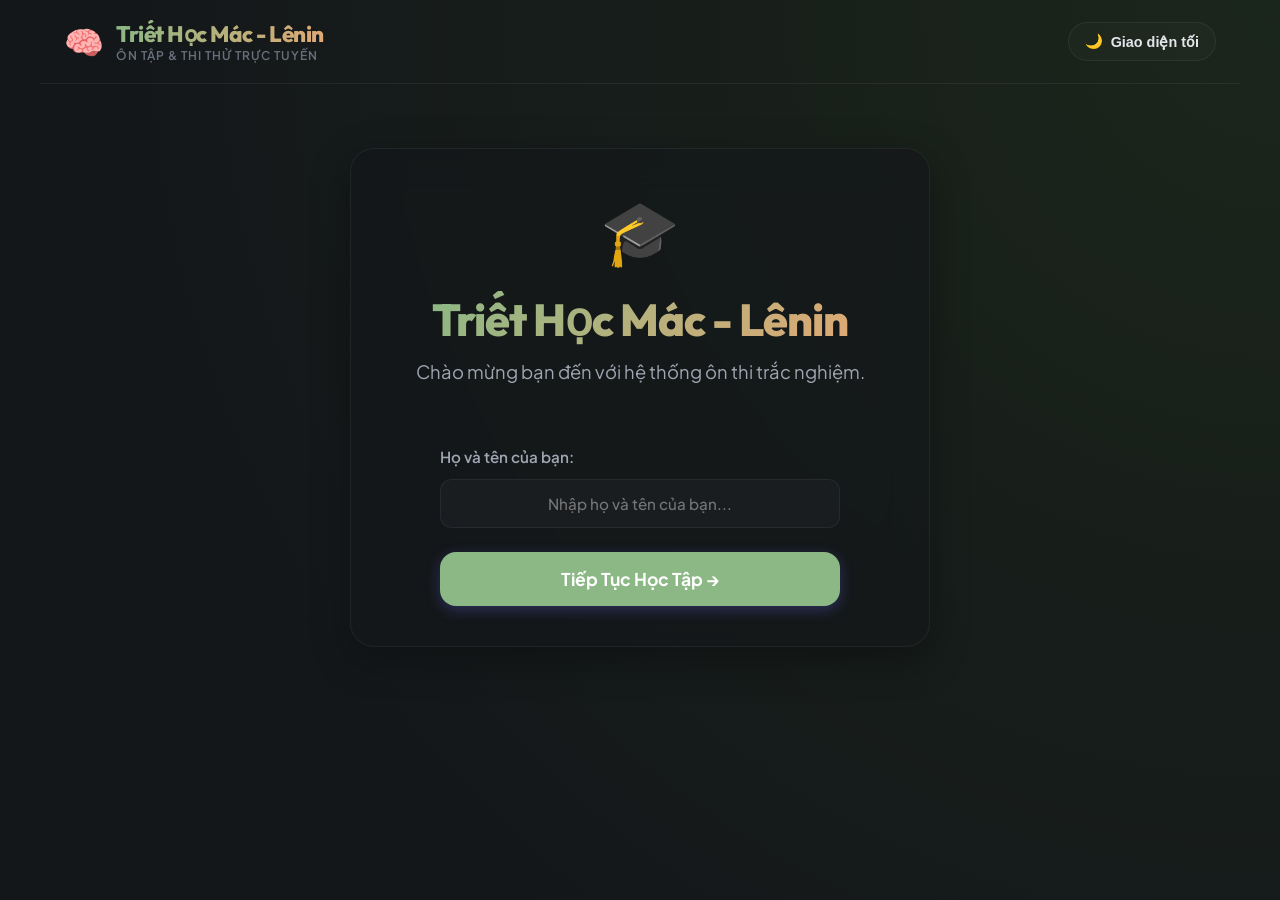
==== commit e6a58931: "cập nhật giao diện, đổi màu sắc để đỡ mỏi mắt :))))" ====
--- a/quiz.html
+++ b/quiz.html
@@ -22,7 +22,7 @@
                 <span class="user-icon">👤</span> <span id="user-display-name">Sinh Viên</span>
             </div>
             <button id="btn-theme-toggle" class="theme-toggle-btn" onclick="app.toggleTheme()">
-                <span class="theme-icon">🌙</span> <span class="theme-text">Giao diện tối</span>
+                <span class="theme-icon">🌙</span> <span class="theme-text">Tối (Dịu mắt)</span>
             </button>
         </div>
     </header>
@@ -79,9 +79,14 @@
                         <p>Điểm TB thi thử</p>
                     </div>
                 </div>
-                <button class="btn btn-outline btn-small mt-3" style="width: auto; margin: 0 auto; display: block;" onclick="app.resetStats()">
-                    🔄 Xóa dữ liệu học tập
-                </button>
+                <div style="display: flex; gap: 12px; justify-content: center; margin-top: 18px; flex-wrap: wrap;">
+                    <button class="btn btn-outline btn-small" onclick="app.showHistoryModal()" style="width: auto; display: inline-flex; align-items: center; gap: 6px; font-weight: 600;">
+                        📜 Lịch sử làm bài
+                    </button>
+                    <button class="btn btn-outline btn-small" onclick="app.resetStats()" style="width: auto; display: inline-flex; align-items: center; gap: 6px; font-weight: 600;">
+                        🔄 Xóa dữ liệu học tập
+                    </button>
+                </div>
             </div>
 
             <!-- Donation & Author Info -->
@@ -178,24 +183,10 @@
                 <label><strong>Chọn Thời Gian Làm Bài:</strong></label>
                 <div class="radio-group time-selector">
                     <label class="radio-card">
-                        <input type="radio" name="exam-time" value="40">
+                        <input type="radio" name="exam-time" value="45" checked>
                         <span class="radio-card-text">
-                            <span class="time">40 Phút</span>
-                            <span class="desc">1 phút / câu</span>
-                        </span>
-                    </label>
-                    <label class="radio-card">
-                        <input type="radio" name="exam-time" value="50" checked>
-                        <span class="radio-card-text">
-                            <span class="time">50 Phút</span>
-                            <span class="desc">Tốc độ vừa phải</span>
-                        </span>
-                    </label>
-                    <label class="radio-card">
-                        <input type="radio" name="exam-time" value="60">
-                        <span class="radio-card-text">
-                            <span class="time">60 Phút</span>
-                            <span class="desc">Thoải mái thời gian</span>
+                            <span class="time">45 Phút</span>
+                            <span class="desc">1.1 phút / câu</span>
                         </span>
                     </label>
                 </div>
@@ -224,7 +215,10 @@
                             <option value="3">Chương 3</option>
                         </select>
                     </div>
-                    <button class="btn btn-primary" style="width: auto; padding: 12px 20px;" onclick="app.openAddQuestionModal()">➕ Thêm câu hỏi mới</button>
+                    <div style="display: flex; gap: 10px; flex-wrap: wrap;">
+                        <button class="btn btn-secondary" style="width: auto; padding: 12px 20px; background: rgba(239, 68, 68, 0.12); border: 1px solid rgba(239, 68, 68, 0.3); color: #ef4444; font-weight: 600;" onclick="app.resetToDefaultQuestions()">🔄 Khôi phục dữ liệu gốc</button>
+                        <button class="btn btn-primary" style="width: auto; padding: 12px 20px;" onclick="app.openAddQuestionModal()">➕ Thêm câu hỏi mới</button>
+                    </div>
                 </div>
 
                 <div class="manager-q-list" id="manager-q-list" style="display: flex; flex-direction: column; gap: 16px; max-height: 500px; overflow-y: auto; padding-right: 8px; margin-top: 15px;">
@@ -458,7 +452,23 @@
             <p class="text-small text-muted mt-3" style="margin-top: 12px; font-weight: 500;">Chân thành cảm ơn sự đồng hành và tiếp sức từ bạn! 💖</p>
         </div>
     </div>
-
+    <!-- Modal: History Preview -->
+    <div id="modal-history" class="modal-overlay" style="display: none; justify-content: center; align-items: center;" onclick="app.closeHistoryModal()">
+        <div class="modal-content glass-panel" style="max-width: 600px; width: 90%; padding: 32px !important; position: relative;" onclick="event.stopPropagation()">
+            <button style="position: absolute; top: 16px; right: 20px; background: none; border: none; font-size: 1.8rem; color: var(--text-primary); cursor: pointer; line-height: 1;" onclick="app.closeHistoryModal()">×</button>
+            <h3 style="margin-bottom: 20px; font-family: var(--font-heading); font-size: 1.5rem; font-weight: 800; color: var(--primary); display: flex; align-items: center; gap: 8px;">
+                📜 Lịch Sử Học Tập & Thi Thử
+            </h3>
+            
+            <div id="history-modal-list" class="history-modal-list" style="max-height: 400px; overflow-y: auto; padding-right: 8px; display: flex; flex-direction: column; gap: 14px;">
+                <!-- History items rendered via JS -->
+            </div>
+            
+            <div class="modal-actions mt-4" style="margin-top: 24px; display: flex; justify-content: flex-end; gap: 12px;">
+                <button class="btn btn-outline" style="width: auto; padding: 10px 20px;" onclick="app.closeHistoryModal()">Đóng</button>
+            </div>
+        </div>
+    </div>
     <script src="data.js"></script>
     <script src="script.js"></script>
 </body>
--- a/style.css
+++ b/style.css
@@ -5,75 +5,75 @@
 }
 
 [data-theme="dark"] {
-    --bg-app: #090d16;
-    --bg-card: rgba(21, 28, 45, 0.7);
-    --border-color: rgba(255, 255, 255, 0.08);
-    --border-hover: rgba(255, 255, 255, 0.16);
-    --text-primary: #f0f4f9;
-    --text-secondary: #9eacbe;
-    --text-muted: #627288;
+    --bg-app: #14171a;
+    --bg-card: rgba(28, 31, 35, 0.75);
+    --border-color: rgba(255, 255, 255, 0.06);
+    --border-hover: rgba(255, 255, 255, 0.12);
+    --text-primary: #e3e6eb;
+    --text-secondary: #9fa6b2;
+    --text-muted: #68707c;
     
-    --primary: #6366f1;
-    --primary-hover: #4f46e5;
-    --primary-light: rgba(99, 102, 241, 0.15);
+    --primary: #8cb885; /* Soothing sage green */
+    --primary-hover: #75a36e;
+    --primary-light: rgba(140, 184, 133, 0.15);
     
-    --secondary: #ec4899;
-    --secondary-hover: #db2777;
-    --secondary-light: rgba(236, 72, 153, 0.15);
+    --secondary: #dfa974; /* Warm apricot/amber */
+    --secondary-hover: #cc9560;
+    --secondary-light: rgba(223, 169, 116, 0.15);
     
-    --success: #10b981;
-    --success-light: rgba(16, 185, 129, 0.15);
-    --danger: #ef4444;
-    --danger-light: rgba(239, 68, 68, 0.15);
-    --warning: #f59e0b;
-    --warning-light: rgba(245, 158, 11, 0.15);
+    --success: #6bb08c;
+    --success-light: rgba(107, 176, 140, 0.15);
+    --danger: #e27d7d;
+    --danger-light: rgba(226, 125, 125, 0.15);
+    --warning: #dfa974;
+    --warning-light: rgba(223, 169, 116, 0.15);
     
-    --option-bg: rgba(255, 255, 255, 0.03);
-    --option-hover: rgba(255, 255, 255, 0.07);
-    --option-selected: rgba(99, 102, 241, 0.25);
+    --option-bg: rgba(255, 255, 255, 0.02);
+    --option-hover: rgba(255, 255, 255, 0.05);
+    --option-selected: rgba(140, 184, 133, 0.25);
     
-    --shadow-sm: 0 4px 12px rgba(0, 0, 0, 0.2);
-    --shadow-md: 0 12px 40px rgba(0, 0, 0, 0.4);
+    --shadow-sm: 0 4px 12px rgba(0, 0, 0, 0.15);
+    --shadow-md: 0 12px 40px rgba(0, 0, 0, 0.3);
     
-    --glass-bg: rgba(15, 23, 42, 0.65);
-    --glass-border: rgba(255, 255, 255, 0.08);
-    --body-bg: radial-gradient(circle at top right, #1e1b4b, #090d16 70%);
+    --glass-bg: rgba(20, 23, 26, 0.7);
+    --glass-border: rgba(255, 255, 255, 0.06);
+    --body-bg: radial-gradient(circle at top right, #1b261b, #14171a 75%);
 }
 
 [data-theme="light"] {
-    --bg-app: #f8fafc;
-    --bg-card: rgba(255, 255, 255, 0.85);
-    --border-color: rgba(0, 0, 0, 0.08);
-    --border-hover: rgba(0, 0, 0, 0.15);
-    --text-primary: #0f172a;
-    --text-secondary: #475569;
-    --text-muted: #94a3b8;
+    --bg-app: #f7f4eb; /* Warm paper/cream */
+    --bg-card: rgba(255, 255, 255, 0.9);
+    --border-color: rgba(0, 0, 0, 0.05);
+    --border-hover: rgba(0, 0, 0, 0.12);
+    --text-primary: #2f353b; /* Warm charcoal */
+    --text-secondary: #5c646c;
+    --text-muted: #8e969f;
     
-    --primary: #4f46e5;
-    --primary-hover: #4338ca;
-    --primary-light: rgba(79, 70, 229, 0.08);
+    --primary: #4a7856; /* Deep forest green */
+    --primary-hover: #396043;
+    --primary-light: rgba(74, 120, 86, 0.08);
     
-    --secondary: #d946ef;
-    --secondary-hover: #c026d3;
-    --secondary-light: rgba(217, 70, 239, 0.08);
+    --secondary: #c67a3a; /* Warm apricot/rust */
+    --secondary-hover: #ad672d;
+    --secondary-light: rgba(198, 122, 58, 0.08);
     
-    --success: #10b981;
-    --success-light: rgba(16, 185, 129, 0.08);
-    --danger: #ef4444;
-    --danger-light: rgba(239, 68, 68, 0.08);
-    --warning: #f59e0b;
-    --warning-light: rgba(245, 158, 11, 0.08);
+    --success: #3f8a61;
+    --success-light: rgba(63, 138, 97, 0.08);
+    --danger: #cf5e5e;
+    --danger-light: rgba(207, 94, 94, 0.08);
+    --warning: #c67a3a;
+    --warning-light: rgba(198, 122, 58, 0.08);
     
     --option-bg: rgba(0, 0, 0, 0.02);
     --option-hover: rgba(0, 0, 0, 0.05);
-    --option-selected: rgba(79, 70, 229, 0.1);
+    --option-selected: rgba(74, 120, 86, 0.12);
     
-    --shadow-sm: 0 4px 12px rgba(0, 0, 0, 0.05);
-    --shadow-md: 0 12px 40px rgba(79, 70, 229, 0.08);
+    --shadow-sm: 0 4px 12px rgba(0, 0, 0, 0.04);
+    --shadow-md: 0 12px 40px rgba(74, 120, 86, 0.06);
     
-    --glass-bg: rgba(255, 255, 255, 0.75);
-    --glass-border: rgba(0, 0, 0, 0.06);
-    --body-bg: radial-gradient(circle at top right, #e0e7ff, #f8fafc 70%);
+    --glass-bg: rgba(247, 244, 235, 0.85);
+    --glass-border: rgba(0, 0, 0, 0.05);
+    --body-bg: radial-gradient(circle at top right, #fbfaf7, #ede9dd 75%);
 }
 
 * {
@@ -660,9 +660,13 @@
 
 /* Time selector cards */
 .time-selector {
-    display: grid;
-    grid-template-columns: repeat(3, 1fr);
+    display: flex;
+    justify-content: center;
     gap: 16px;
+}
+.time-selector .radio-card {
+    width: 100%;
+    max-width: 240px;
 }
 
 .radio-card {
@@ -1797,3 +1801,109 @@
 .donation-qr-img:hover + span {
     color: var(--primary) !important;
 }
+
+/* History Modal Items */
+.history-item {
+    background: rgba(255, 255, 255, 0.03);
+    border: 1px solid var(--border-color);
+    border-radius: 16px;
+    padding: 16px 20px;
+    display: flex;
+    justify-content: space-between;
+    align-items: center;
+    gap: 16px;
+    transition: all 0.2s ease;
+}
+
+[data-theme="light"] .history-item {
+    background: rgba(0, 0, 0, 0.02);
+}
+
+.history-item:hover {
+    background: var(--option-hover);
+    border-color: var(--border-hover);
+    transform: translateY(-1px);
+}
+
+.history-item-left {
+    display: flex;
+    flex-direction: column;
+    gap: 6px;
+}
+
+.history-item-meta {
+    display: flex;
+    align-items: center;
+    gap: 8px;
+    flex-wrap: wrap;
+}
+
+.history-badge {
+    padding: 4px 8px;
+    border-radius: 6px;
+    font-size: 0.72rem;
+    font-weight: 700;
+    text-transform: uppercase;
+}
+
+.history-badge.exam {
+    background: var(--secondary-light);
+    color: var(--secondary);
+}
+
+.history-badge.practice {
+    background: var(--primary-light);
+    color: var(--primary);
+}
+
+.history-date {
+    font-size: 0.85rem;
+    color: var(--text-secondary);
+    font-weight: 500;
+}
+
+.history-duration {
+    font-size: 0.8rem;
+    color: var(--text-muted);
+    font-weight: 500;
+    display: flex;
+    align-items: center;
+    gap: 4px;
+}
+
+.history-item-right {
+    text-align: right;
+    display: flex;
+    flex-direction: column;
+    gap: 4px;
+    align-items: flex-end;
+}
+
+.history-score {
+    font-family: var(--font-heading);
+    font-size: 1.35rem;
+    font-weight: 800;
+    color: var(--success);
+}
+
+.history-item.fail .history-score {
+    color: var(--danger);
+}
+
+.history-accuracy {
+    font-size: 0.82rem;
+    color: var(--text-secondary);
+    font-weight: 600;
+}
+
+.history-empty-state {
+    text-align: center;
+    padding: 40px 20px;
+    color: var(--text-secondary);
+}
+
+.history-empty-icon {
+    font-size: 3rem;
+    margin-bottom: 12px;
+}
+
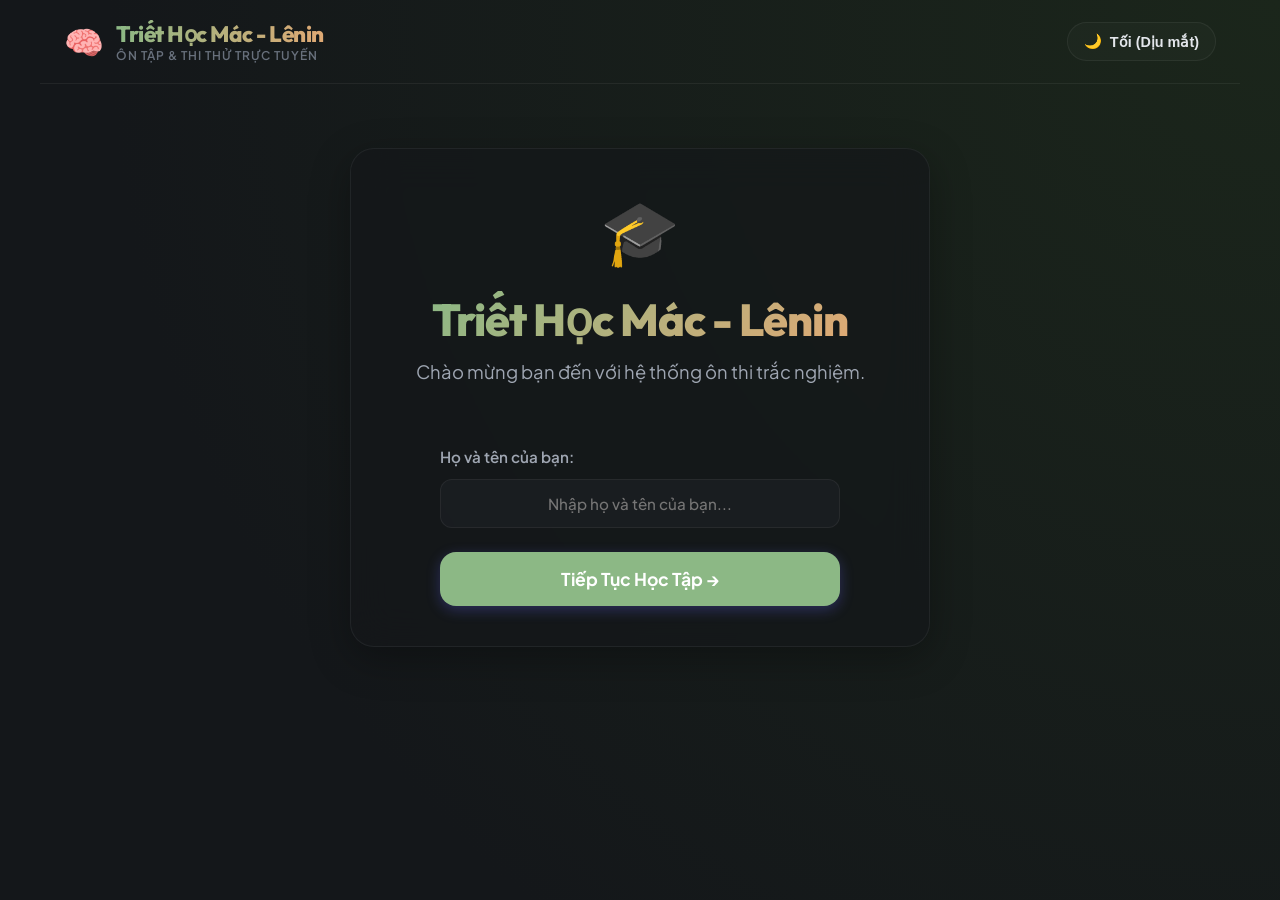
==== commit 621967b0: "feat: bổ sung tính năng chọn khoảng câu hỏi cụ thể để ôn tập" ====
--- a/quiz.html
+++ b/quiz.html
@@ -150,9 +150,33 @@
                 </div>
             </div>
 
+            <!-- Custom Question Range Section -->
+            <div class="settings-group" style="margin-top: 20px;">
+                <label><strong>2. Phạm Vi Câu Hỏi Ôn Tập:</strong></label>
+                <div style="display: flex; gap: 20px; flex-wrap: wrap; margin-top: 8px;">
+                    <label style="display: flex; align-items: center; gap: 8px; cursor: pointer; color: var(--text-primary); font-weight: 600; font-size: 0.95rem;">
+                        <input type="radio" name="practice-range-mode" value="all" checked onchange="app.togglePracticeRangeInputs()"> Tất cả câu hỏi
+                    </label>
+                    <label style="display: flex; align-items: center; gap: 8px; cursor: pointer; color: var(--text-primary); font-weight: 600; font-size: 0.95rem;">
+                        <input type="radio" name="practice-range-mode" value="custom" onchange="app.togglePracticeRangeInputs()"> Chọn khoảng câu hỏi cụ thể
+                    </label>
+                </div>
+                <div id="practice-custom-range-inputs" style="display: none; align-items: center; gap: 14px; margin-top: 15px; flex-wrap: wrap;">
+                    <div style="display: flex; align-items: center; gap: 8px;">
+                        <span style="color: var(--text-secondary); font-size: 0.9rem; font-weight: 500;">Từ câu:</span>
+                        <input type="number" id="practice-range-from" class="glass-input" style="width: 100px; padding: 10px 14px; font-weight: 600;" value="1" min="1">
+                    </div>
+                    <div style="display: flex; align-items: center; gap: 8px;">
+                        <span style="color: var(--text-secondary); font-size: 0.9rem; font-weight: 500;">Đến câu:</span>
+                        <input type="number" id="practice-range-to" class="glass-input" style="width: 100px; padding: 10px 14px; font-weight: 600;" value="290" min="1">
+                    </div>
+                    <span style="color: var(--text-muted); font-size: 0.85rem; font-weight: 600; margin-left: 8px;" id="practice-range-info">(Tổng số: -- câu)</span>
+                </div>
+            </div>
+
             <div class="settings-two-columns">
                 <div class="settings-group">
-                    <label><strong>2. Hiển thị đáp án:</strong></label>
+                    <label><strong>3. Hiển thị đáp án:</strong></label>
                     <select id="setting-show-answer" class="glass-input">
                         <option value="immediate">Hiện ngay sau khi click chọn</option>
                         <option value="submit">Chỉ hiện sau khi nộp toàn bài</option>
@@ -161,7 +185,7 @@
 
                 <div class="settings-group toggle-group-card">
                     <label class="toggle-label">
-                        <strong>3. Xáo trộn đáp án (A, B, C, D):</strong>
+                        <strong>4. Xáo trộn đáp án (A, B, C, D):</strong>
                         <span class="toggle-desc">Mỗi câu hỏi sẽ được tráo đổi ngẫu nhiên vị trí các lựa chọn nhưng vẫn bảo đảm đáp án đúng.</span>
                         <input type="checkbox" id="setting-shuffle-options" checked>
                     </label>
--- a/style.css
+++ b/style.css
@@ -1813,6 +1813,7 @@
     align-items: center;
     gap: 16px;
     transition: all 0.2s ease;
+    cursor: pointer;
 }
 
 [data-theme="light"] .history-item {
